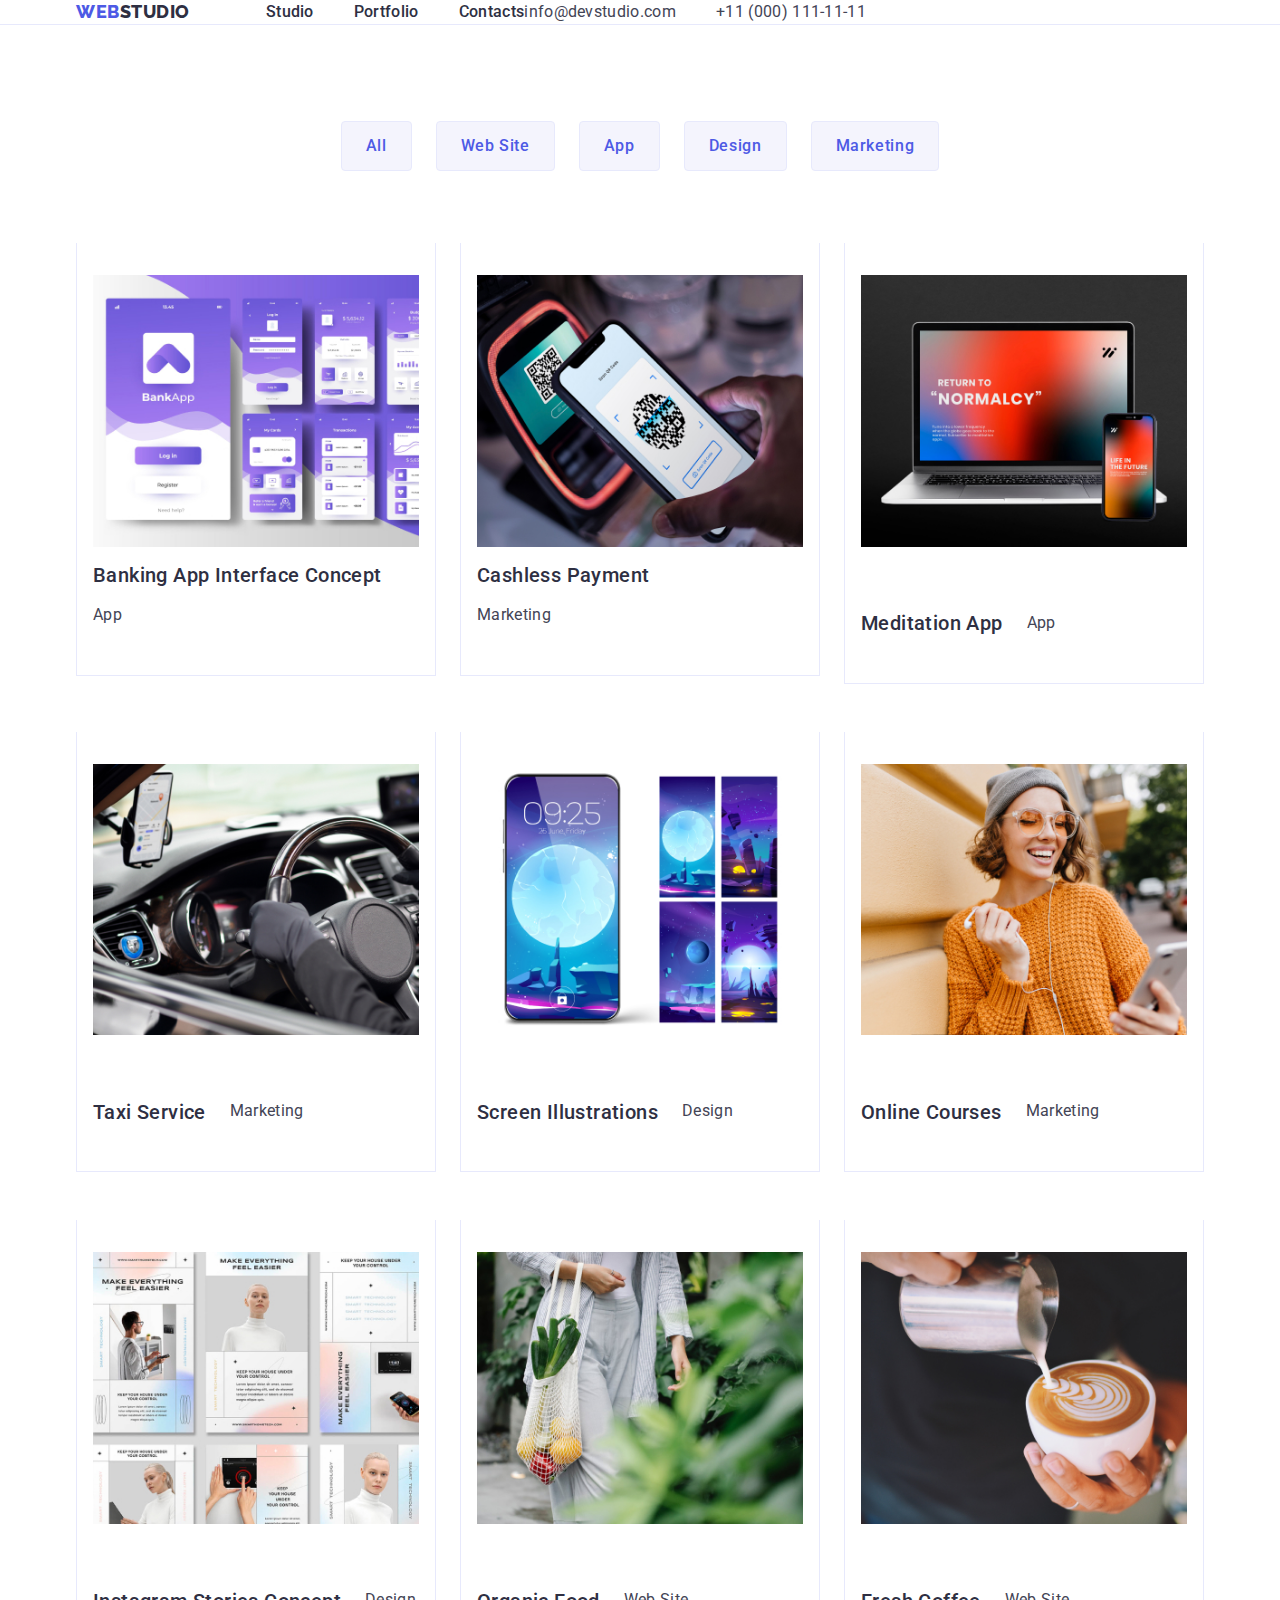
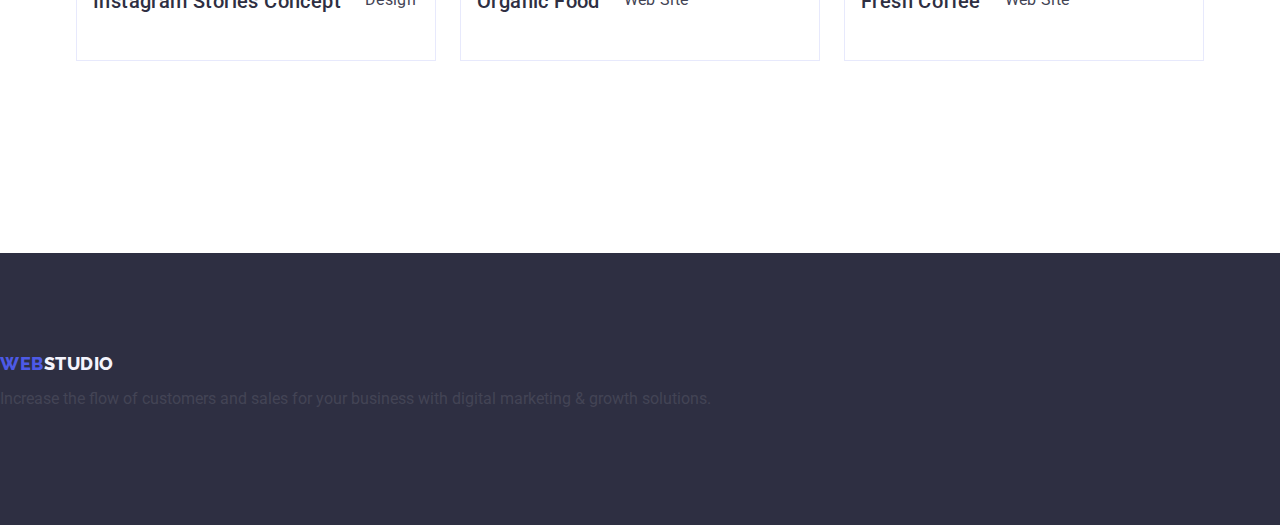
==== portfolio.html @ 87c9770b "Update portfolio.html" ====
<!DOCTYPE html>
<html lang="en">
<head>
    <meta charset="UTF-8">
    <meta http-equiv="X-UA-Compatible" content="IE=edge">
    <meta name="viewport" content="width=device-width, initial-scale=1.0">
    <link rel="preconnect" href="https://fonts.googleapis.com">
    <link rel="preconnect" href="https://fonts.gstatic.com" crossorigin>
    <link href="https://fonts.googleapis.com/css2?family=Raleway:wght@800&family=Roboto:wght@400;500;700;900&display=swap"
        rel="stylesheet">
        <link rel="stylesheet" href="https://cdn.jsdelivr.net/npm/modern-normalize@1.1.0/modern-normalize.min.css">
    <link rel="stylesheet" href="./css/styles.css">
    <title>WebStudio</title>
</head>
<body class="body-class">
        <header class="header-portfolio">
            <div class="div-portfolio container">
            <nav class="nav-portfolio">
            <a class="logo link logo-portfolio" href="./index.html"> Web<span class="span-portfolio">Studio</span></a>
            <ul class="list link menu-nav">
                <li><a class="nav-link link" href="./index.html">Studio</a></li>
                <li><a class="nav-link link" href="./portfolio.html">Portfolio</a></li>
                <li><a class="nav-link link" href="">Contacts</a></li>
            </ul>
            </nav>
        <address class="address-portfolio">
            <ul class="list address-link">
                <li>
                    <a href="mailto:info@devstudio.com" class="test-link list link">info@devstudio.com</a>
                </li>
                <li>
                    <a href="tel:+110001111111" class="test-link list link">+11 (000) 111-11-11</a>
                </li>
            </ul>
        </address>
        </div>
        </header>

        <main>

            <!-- секція-->
            <section class="section-portfolio">
                <div class="container">
                <h1 hidden>portfolio</h1>
                <ul class="list portfolio-menu ">
                    <li>
                        <button type="button" class="button-button">All</button>
                    </li>
                    <li>
                        <button type="button" class="button-button">Web Site</button>
                    </li>
                    <li>
                        <button type="button" class="button-button">App</button>
                    </li>
                    <li>
                        <button type="button" class="button-button">Design</button>
                    </li>
                    <li>
                        <button type="button" class="button-button">Marketing</button>
                    </li>

                </ul>

            <ul class="list portfolio-menu">

               <li class="portfolio-list">
                <a href="" class="link ">
            <div class="portfolio-div ">
                <img src="./images/banking.jpg" alt="banking">
                <h2 class="body">Banking App Interface Concept</h2>
                <p class="text-class">App</p>
                </a>
            </div>
                </li>

                <li class="portfolio-list">
                <a href="" class="link ">
            <div class="portfolio-div ">
                <img src="./images/cashless.jpg" alt="cashless">
                <h2 class="body">Cashless Payment</h2>
                <p class="text-class">Marketing</p>
                </a>
            </div>
                </li>

                <li class="portfolio-list">
                <a href="" class="link fishnet">
            <div class="portfolio-div">
                <img src="./images/meditation.jpg" alt="meditation">
                <h2 class="body">Meditation App</h2>
                <p class="text-class">App</p>
                </a>
            </div>
                </li>

                <li class="portfolio-list">
                <a href="" class="link fishnet">
            <div class="portfolio-div">
                <img src="./images/taxi.jpg" alt="taxi">
                <h2 class="body">Taxi Service</h2>
                <p class="text-class">Marketing</p>
                </a>
            </div>
                </li>

                <li class="portfolio-list">
                <a href="" class="link fishnet">
            <div class="portfolio-div">
                <img src="./images/screen.jpg" alt="screen">
                <h2 class="body">Screen Illustrations</h2>
                <p class="text-class">Design</p>
                </a>
            </div>
                </li>

                <li class="portfolio-list">
                <a href="" class="link fishnet">
            <div class="portfolio-div">
                <img src="./images/online.jpg" alt="online">
                <h2 class="body">Online Courses</h2>
                <p class="text-class">Marketing</p>
                </a>
            </div>
                </li>

                <li class="portfolio-list">
                <a href="" class="link fishnet">
            <div class="portfolio-div">
                <img src="./images/instagram.jpg" alt="instagram">
                <h2 class="body">Instagram Stories Concept</h2>
                <p class="text-class">Design</p>
                </a>
            </div>
                </li>

                <li class="portfolio-list">
                <a href="" class="link fishnet">
            <div class="portfolio-div">
                <img src="./images/organic.jpg" alt="cashless">
                <h2 class="body">Organic Food</h2>
                <p class="text-class">Web Site</p>
                </a>
            </div>
                </li>

                <li class="portfolio-list">
                <a href="" class="link fishnet">
            <div class="portfolio-div">
                <img src="./images/coffee.jpg" alt="coffee">
                <h2 class="body">Fresh Coffee</h2>
                <p class="text-class">Web Site</p>
                </a>
            </div>
                </li>

            </ul>

        </div>
        </section>
        </main>

        <!-- футер-->

        <footer class="footer">

            <a href="./index.html" class="logo link">Web<span class="span">Studio</span></a>
            <p> Increase the flow of customers and sales for your business with digital marketing & growth solutions.</p>
        
        </footer>




</body>
</html>
---- css/styles.css ----
:root{
        --primary-brand: #4D5AE5;
        --presse-state: #404BBF;
        --dark: #2E2F42;
        --success: #31D0AA;
        --text: #434455;
        --subtle-text: #8E8F99;
        --accent: #E7E9FC;
        --light: #F4F4FD;
        --modal-overlay: #2E2F42;
        --hero-background: #2E2F42;
        --white-background: #FFFFFF;
        --modal-background: #FCFCFC;
        --border:#e7e9fc;


}
img {
    display: block;
    max-width: 100%;
    height: auto;
}
.body-class {
    font-family: "Roboto", sans-serif;
    color: var(--text);
    background-color: var(--white-background);
}
body {
font-family: "Roboto", sans-serif;
color: var(--text);
background-color: var(--white-background);
}

.header{
    border-bottom: 1px solid #e7e9fc; 
}
.div{
    display: flex;
    align-items: center;
}
.container{
    width: 1158px;
    padding: 0 15px;
    margin: 0 auto;
}
ul {
    padding-left: 0%;
    margin: 0;
}
 nav{
    display: flex;
    align-items: center;
}
.menu-nav{
    display: flex;
    gap: 40px;

}
.link {
text-decoration: none;
}


.test-link {
font-style: normal;
line-height: 1.5;
letter-spacing: 0.02em;
color: var(--text);
}

 .test-link:focus {
    color: var(--presse-state);
 }

.test-link:hover { 
    color: var(--presse-state);
}
.list {
list-style: none;
}

.logo {
font-family: "Raleway", sans-serif;
font-weight: 800;
font-size: 18px;
line-height: 1.17;
letter-spacing: 0.03em;
text-transform: uppercase;
color: var(--primary-brand);
margin-right: 76px;
}

.address {
    font-style: normal;

}
span {
    color: var(--modal-overlay);
}
.nav-link {
    font-weight: 500;
    font-size: 16px;
    line-height: 1.5;
    letter-spacing: 0.02em;
    color: var(--modal-overlay);
    padding: 24px 0;

   
}
.nav-link:hover {

color: var(--presse-state);
}
.nav-link:focus {

color: var(--presse-state);
}
.address-link{
    display: flex;
    gap: 40px;
}

/* Section 1 */

.section {
    background-color: var(--hero-background);
    padding: 188px 0;
}

.text {
    font-size: 56px;
    line-height: 1.07;
    text-align: center;
    letter-spacing: 0.02em;
    color: var(--white-background);
    max-width: 496px;

}
.button{
    background-color: var(--primary-brand);
    font-family: "Roboto", sans-serif;
    font-weight: 500;
    font-size: 16px;
    line-height: 1.5;
    letter-spacing: 0.04em;
    color:var(--white-background);
    cursor: pointer;
    display: block;
    min-width: 169px;
    height: 56px;
    border: none;
    border-radius: 4px;
    
}
.button:hover {
background-color: var(--presse-state);
}
.button:focus{
background-color: var(--presse-state);
}

/* Section 2 */
 
.studio{
    padding: 120px 0;   
}
.list-two{
    display: flex;
    gap: 24px;
}
 
  
.element-two{
    flex-basis: calc((100% - 3 * 24px) / 4);
}
 .title {
    font-weight: 500;
    font-size: 20px;
    line-height: 1.2;
    letter-spacing: 0.02em;
    color: var(--dark);
    margin-bottom: 8px;
    text-align: center;
 }

 .paragraph {
    font-size: 16px;
    line-height: 1.5;
    letter-spacing: 0.02em;
    color: var(--text);
 }
/* Section 3 */

.portfolio {
    font-size: 36px;
    line-height: 1.11;
    text-align: center;
    letter-spacing: 0.02em;
    text-transform: capitalize;
    color: var(--dark);
    margin-bottom: 72px;
}
.list-three{
    display: flex;
    gap: 24px;
}
.lelement-three{
    width: calc((100% - 48px) / 3);
}
/* Section 4 */

.contacts{
    background-color: var(--light);
    padding: 120px 0;   
}
.list-four{
    display: flex;
    gap: 24px;
}
.team {
    background-color: var(--white-background);
    width: calc((100% - 72px) / 4);
}
.employee{
    padding: 32px 16px;
    border-radius: 0px 0px 4px 4px;

}
.paragraph-contacts {
    font-size: 16px;
    line-height: 1.5;
    letter-spacing: 0.02em;
    color: var(--text);
    text-align: center;
}
/* footer*/

footer{
    background-color: var(--hero-background);
    padding: 100px 0;
}
.span{
    color:var(--light)
}
.end{
    display: inline-block;
    margin-bottom: 16px;
}
.paragraph-footer{
    max-width: 264px;
}


/* portfolio*/

.body-class {
    font-family: "Roboto", sans-serif;
    color: #434455;
    background-color: #FFFFFF;

}

.list {
    list-style: none;
}

.link {
    text-decoration: none;
}
.header-portfolio{
    border-bottom: 1px solid #e7e9fc;

}
.div-portfolio{
    display: flex;
    align-items: center;

}
.nav-portfolio{
    display: flex;
    align-items: center;

}
.logo-portfolio{
    margin-right: 76px;


}
.span-portfolio {
    color: #2e2f42;

}

.nav-link {

    font-weight: 500;
    font-size: 16px;
    line-height: 1.5;
    letter-spacing: 0.02em;
    color: var(--dark);

}

.address-portfolio {
    font-style: normal;
}


/* section*/

.section-portfolio {
    padding: 96px 0 120px;
}
.portfolio-menu {
    display: flex;
    flex-wrap: wrap;
    gap: 24px;
    margin-bottom: 72px;
    justify-content: center;
    column-gap: 24px;
    row-gap: 48px;

}
.button-button {

    font-family: "Roboto", sans-serif;
    font-weight: 500;
    font-size: 16px;
    line-height: 1.5;
    letter-spacing: 0.04em;
    color: #4d5ae5;
    background-color: #F4F4FD;
    cursor: pointer;
    padding: 12px 24px;
    border: 1px solid var(--border);
    border-radius: 4px;

}

.button-button:hover {
    color: #FFFFFF;
    background-color: #404BBF;
    border: 1px solid transparent;

}

.button-button:focus {
    color: #FFFFFF;
    background-color: #404BBF;
    border: 1px solid transparent;

}
.portfolio-list {
    width: calc((100% - 48px) / 3);

}
.fishnet {
    display: flex;
    flex-wrap: wrap;
    column-gap: 24px;
    row-gap: 48px;
}

.portfolio-div{
    padding: 32px 16px;
    border: 1px solid var(--border);
    border-top: none;
    

}

.body {

    font-weight: 500;
    font-size: 20px;
    line-height: 1.2;
    letter-spacing: 0.02em;
    color: var(--modal-overlay);
    margin-bottom: 8px;

}

.text-class {

    font-size: 16px;
    line-height: 1.5;
    letter-spacing: 0.02em;
    color: #434455;


}
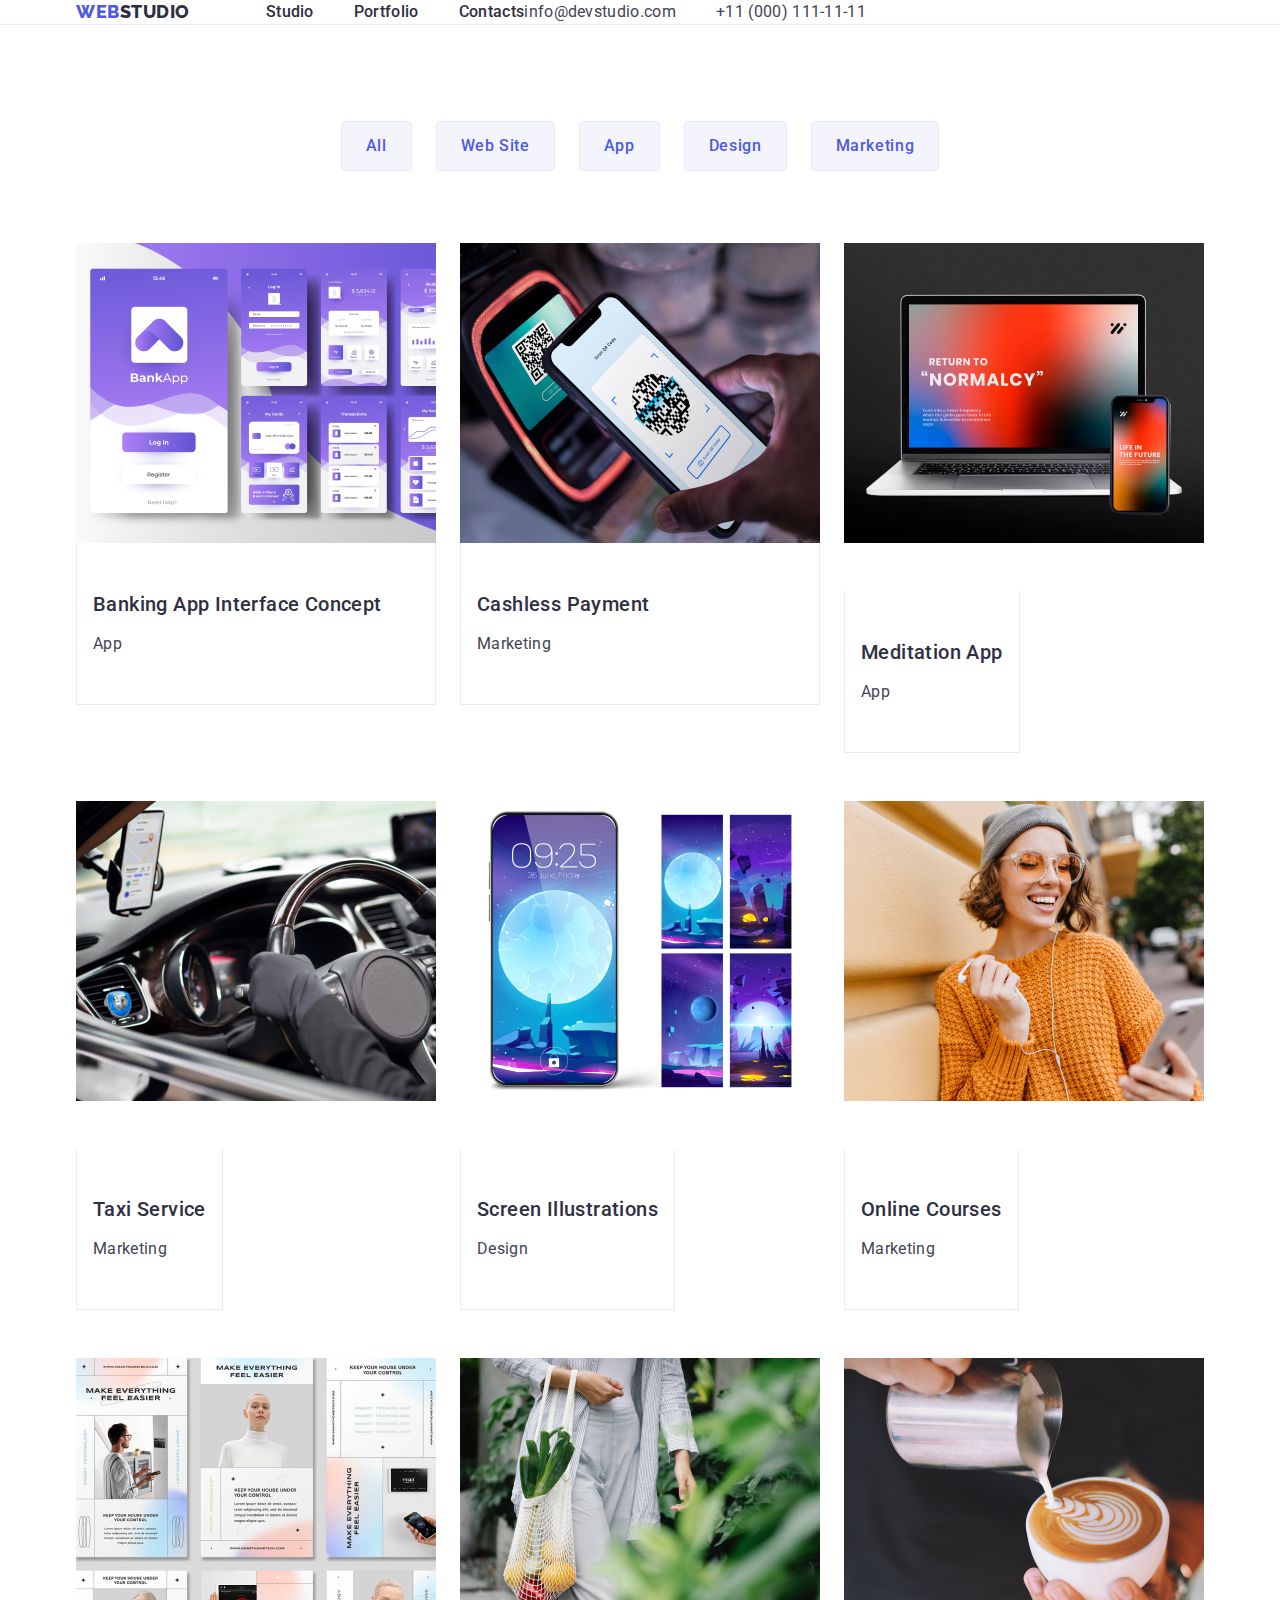
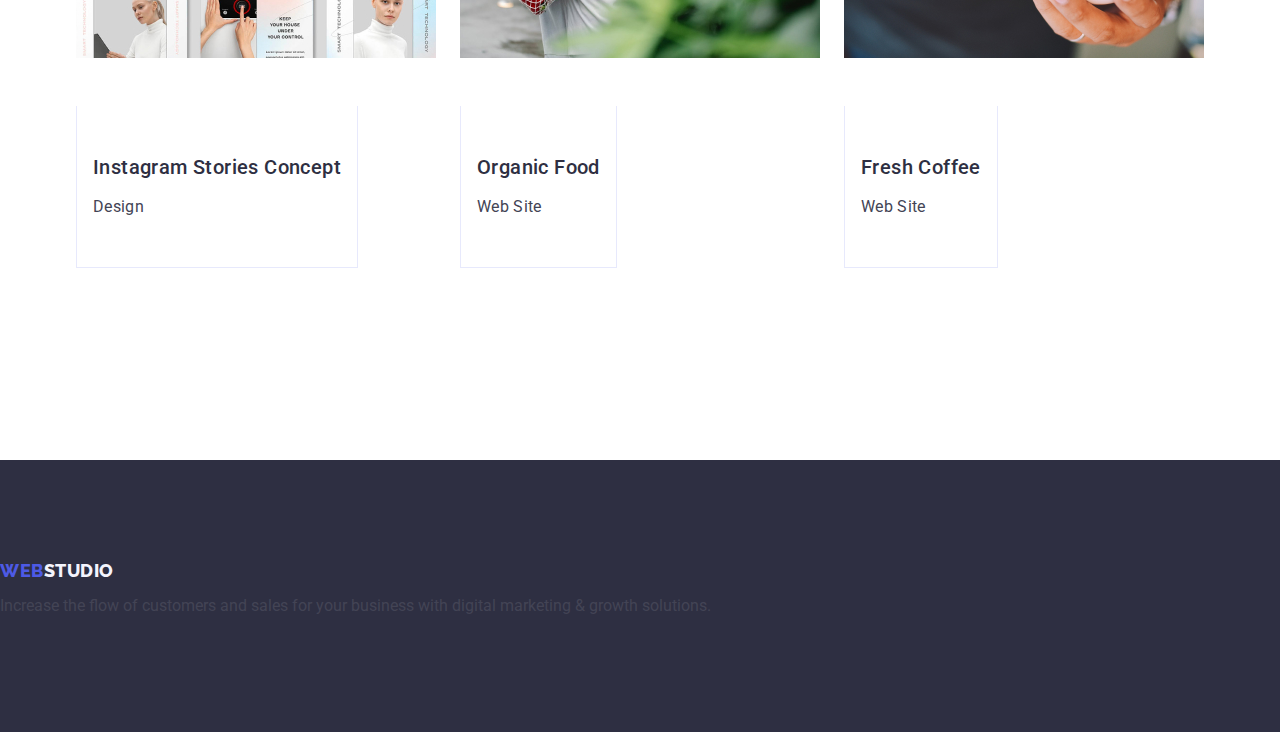
==== commit 38427092: "Update portfolio.html" ====
--- a/portfolio.html
+++ b/portfolio.html
@@ -65,92 +65,92 @@
 
                <li class="portfolio-list">
                 <a href="" class="link ">
+                <img src="./images/banking.jpg" alt="banking">
             <div class="portfolio-div ">
-                <img src="./images/banking.jpg" alt="banking">
                 <h2 class="body">Banking App Interface Concept</h2>
                 <p class="text-class">App</p>
+            </div>
                 </a>
-            </div>
                 </li>
 
                 <li class="portfolio-list">
                 <a href="" class="link ">
+                <img src="./images/cashless.jpg" alt="cashless">
             <div class="portfolio-div ">
-                <img src="./images/cashless.jpg" alt="cashless">
                 <h2 class="body">Cashless Payment</h2>
                 <p class="text-class">Marketing</p>
+            </div>
                 </a>
-            </div>
                 </li>
 
                 <li class="portfolio-list">
                 <a href="" class="link fishnet">
-            <div class="portfolio-div">
                 <img src="./images/meditation.jpg" alt="meditation">
+            <div class="portfolio-div ">
                 <h2 class="body">Meditation App</h2>
                 <p class="text-class">App</p>
+            </div>
                 </a>
-            </div>
                 </li>
 
                 <li class="portfolio-list">
                 <a href="" class="link fishnet">
+                <img src="./images/taxi.jpg" alt="taxi">
             <div class="portfolio-div">
-                <img src="./images/taxi.jpg" alt="taxi">
                 <h2 class="body">Taxi Service</h2>
                 <p class="text-class">Marketing</p>
+            </div>
                 </a>
-            </div>
                 </li>
 
                 <li class="portfolio-list">
                 <a href="" class="link fishnet">
+                <img src="./images/screen.jpg" alt="screen">
             <div class="portfolio-div">
-                <img src="./images/screen.jpg" alt="screen">
                 <h2 class="body">Screen Illustrations</h2>
                 <p class="text-class">Design</p>
+            </div>
                 </a>
-            </div>
                 </li>
 
                 <li class="portfolio-list">
                 <a href="" class="link fishnet">
+                <img src="./images/online.jpg" alt="online">
             <div class="portfolio-div">
-                <img src="./images/online.jpg" alt="online">
                 <h2 class="body">Online Courses</h2>
                 <p class="text-class">Marketing</p>
+            </div>
                 </a>
-            </div>
                 </li>
 
                 <li class="portfolio-list">
                 <a href="" class="link fishnet">
+                <img src="./images/instagram.jpg" alt="instagram">
             <div class="portfolio-div">
-                <img src="./images/instagram.jpg" alt="instagram">
                 <h2 class="body">Instagram Stories Concept</h2>
                 <p class="text-class">Design</p>
+            </div>
                 </a>
-            </div>
                 </li>
 
                 <li class="portfolio-list">
                 <a href="" class="link fishnet">
+                <img src="./images/organic.jpg" alt="cashless">
             <div class="portfolio-div">
-                <img src="./images/organic.jpg" alt="cashless">
                 <h2 class="body">Organic Food</h2>
                 <p class="text-class">Web Site</p>
+            </div>
                 </a>
-            </div>
                 </li>
 
                 <li class="portfolio-list">
                 <a href="" class="link fishnet">
+                <img src="./images/coffee.jpg" alt="coffee">
             <div class="portfolio-div">
-                <img src="./images/coffee.jpg" alt="coffee">
                 <h2 class="body">Fresh Coffee</h2>
                 <p class="text-class">Web Site</p>
+            </div>
                 </a>
-            </div>
                 </li>
 
             </ul>
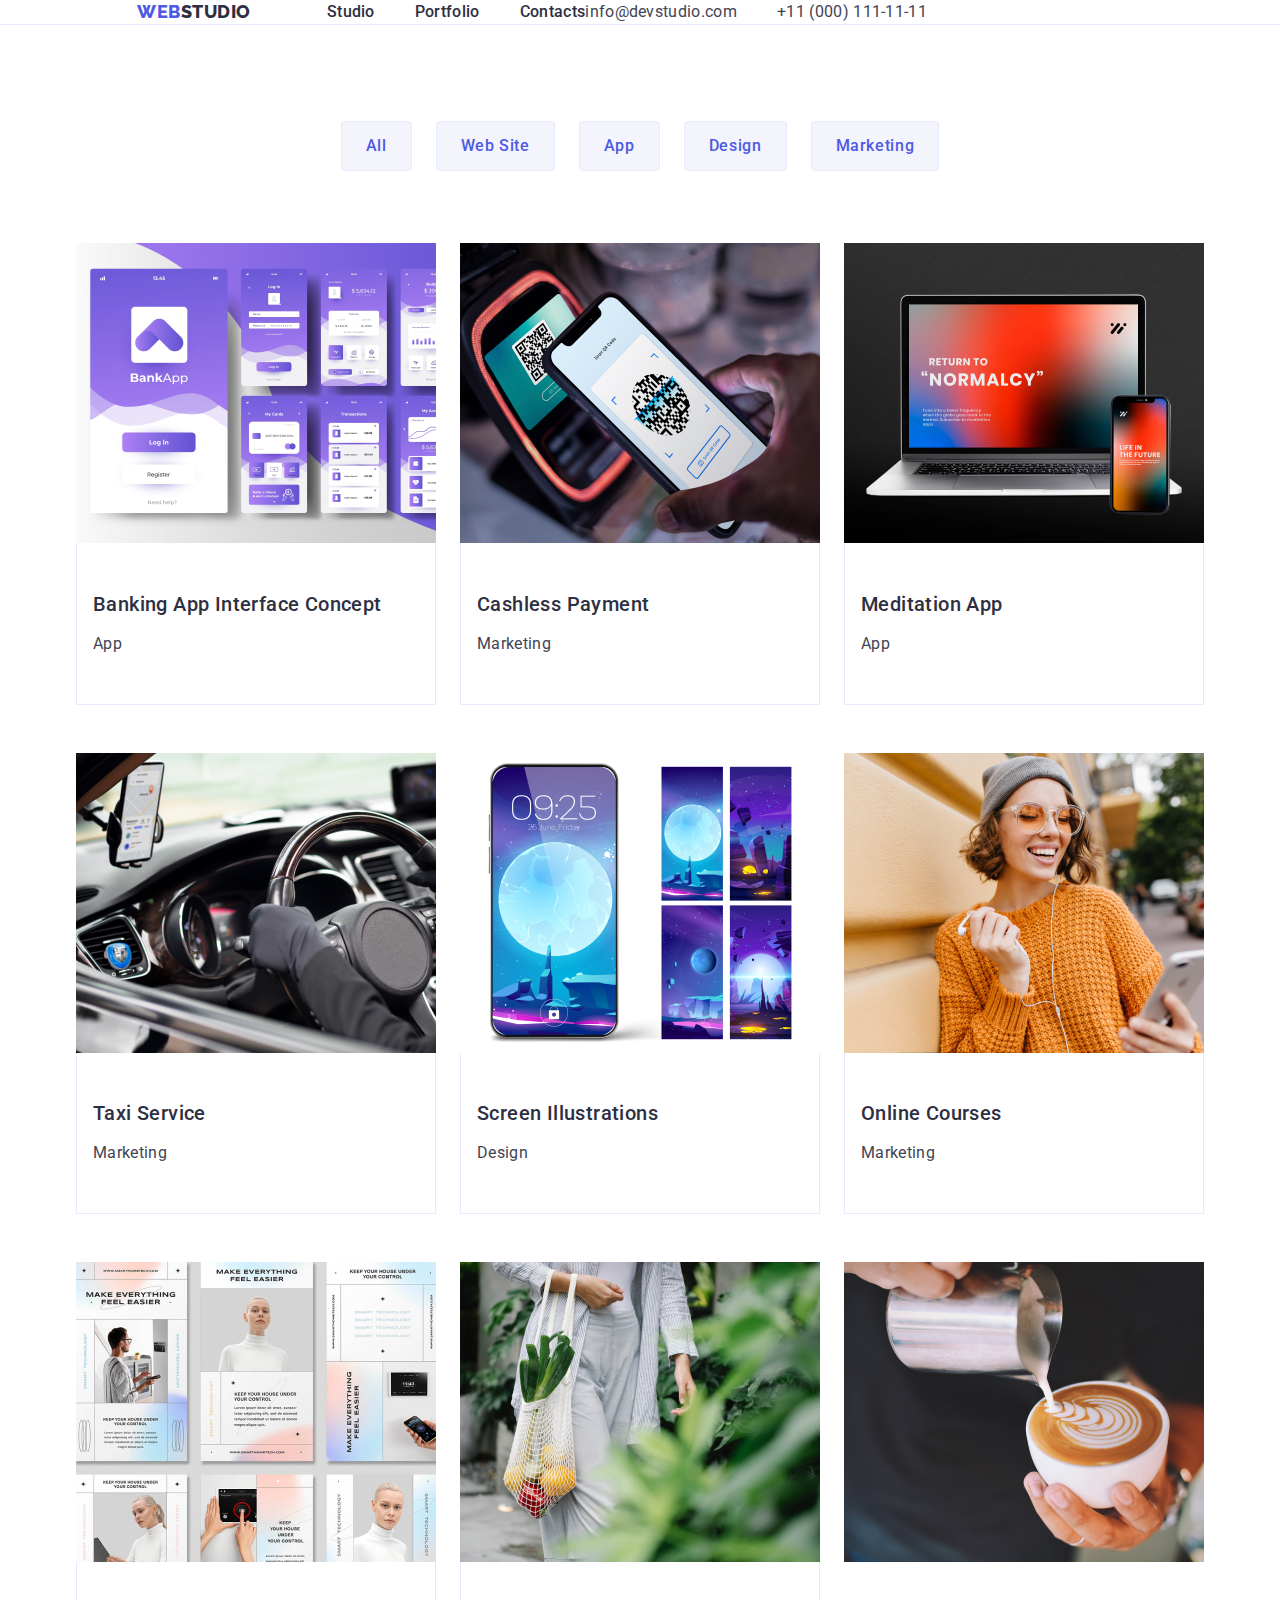
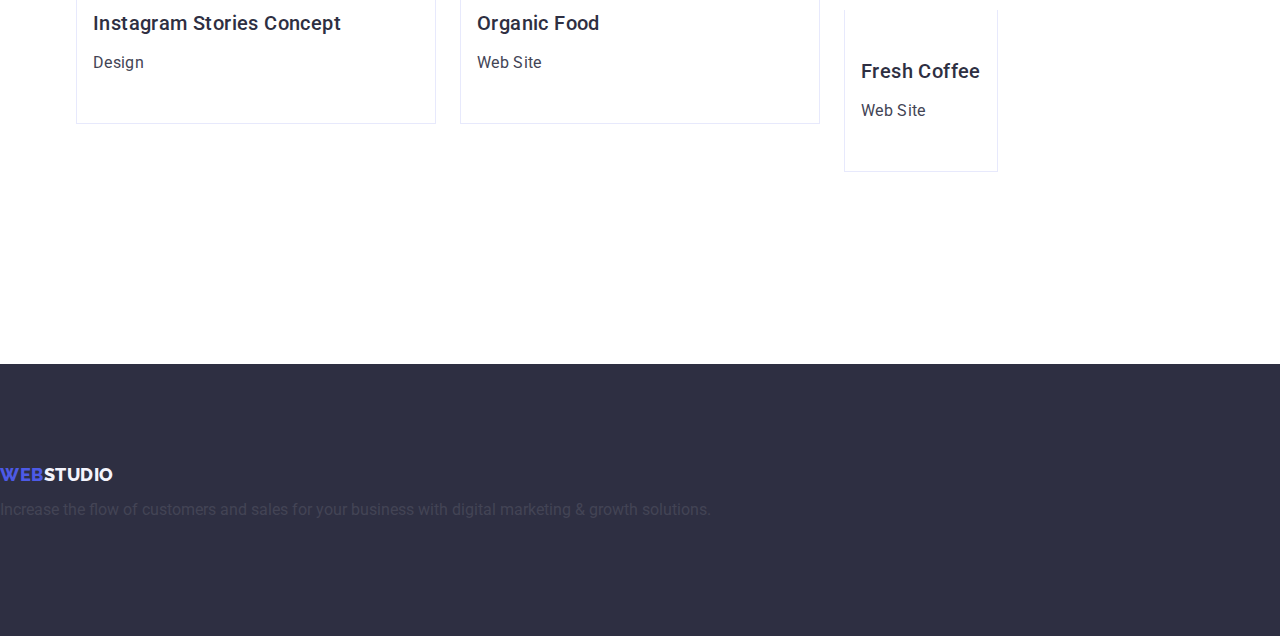
==== commit fa83a046: "hw-3" ====
--- a/portfolio.html
+++ b/portfolio.html
@@ -84,7 +84,7 @@
                 </li>
 
                 <li class="portfolio-list">
-                <a href="" class="link fishnet">
+                <a href="" class="link ">
                 <img src="./images/meditation.jpg" alt="meditation">
             <div class="portfolio-div ">
                 <h2 class="body">Meditation App</h2>
@@ -94,7 +94,7 @@
                 </li>
 
                 <li class="portfolio-list">
-                <a href="" class="link fishnet">
+                <a href="" class="link ">
                 <img src="./images/taxi.jpg" alt="taxi">
             <div class="portfolio-div">
                 <h2 class="body">Taxi Service</h2>
@@ -104,7 +104,7 @@
                 </li>
 
                 <li class="portfolio-list">
-                <a href="" class="link fishnet">
+                <a href="" class="link ">
                 <img src="./images/screen.jpg" alt="screen">
             <div class="portfolio-div">
                 <h2 class="body">Screen Illustrations</h2>
@@ -114,7 +114,7 @@
                 </li>
 
                 <li class="portfolio-list">
-                <a href="" class="link fishnet">
+                <a href="" class="link ">
                 <img src="./images/online.jpg" alt="online">
             <div class="portfolio-div">
                 <h2 class="body">Online Courses</h2>
@@ -124,7 +124,7 @@
                 </li>
 
                 <li class="portfolio-list">
-                <a href="" class="link fishnet">
+                <a href="" class="link ">
                 <img src="./images/instagram.jpg" alt="instagram">
             <div class="portfolio-div">
                 <h2 class="body">Instagram Stories Concept</h2>
@@ -134,7 +134,7 @@
                 </li>
 
                 <li class="portfolio-list">
-                <a href="" class="link fishnet">
+                <a href="" class="link ">
                 <img src="./images/organic.jpg" alt="cashless">
             <div class="portfolio-div">
                 <h2 class="body">Organic Food</h2>
--- a/css/styles.css
+++ b/css/styles.css
@@ -274,6 +274,8 @@
 .div-portfolio{
     display: flex;
     align-items: center;
+    margin-right: 0;
+    
 
 }
 .nav-portfolio{
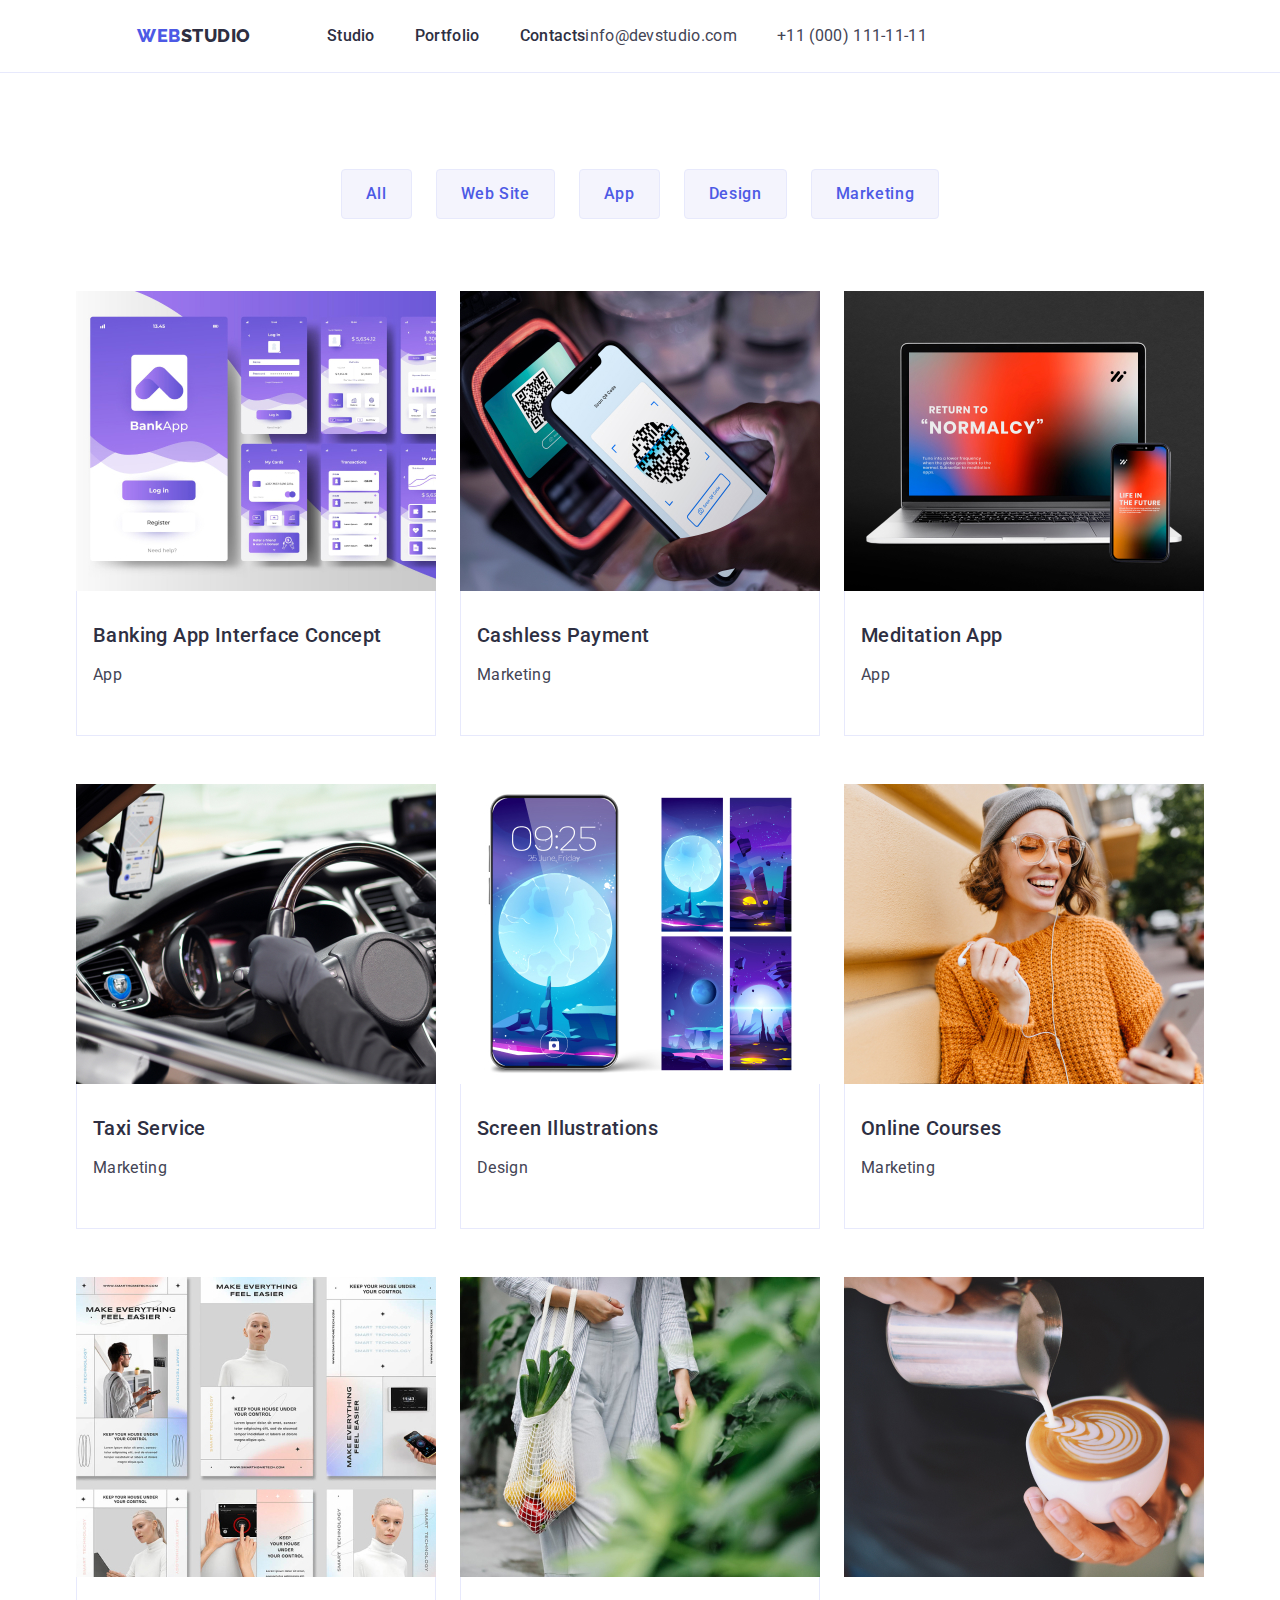
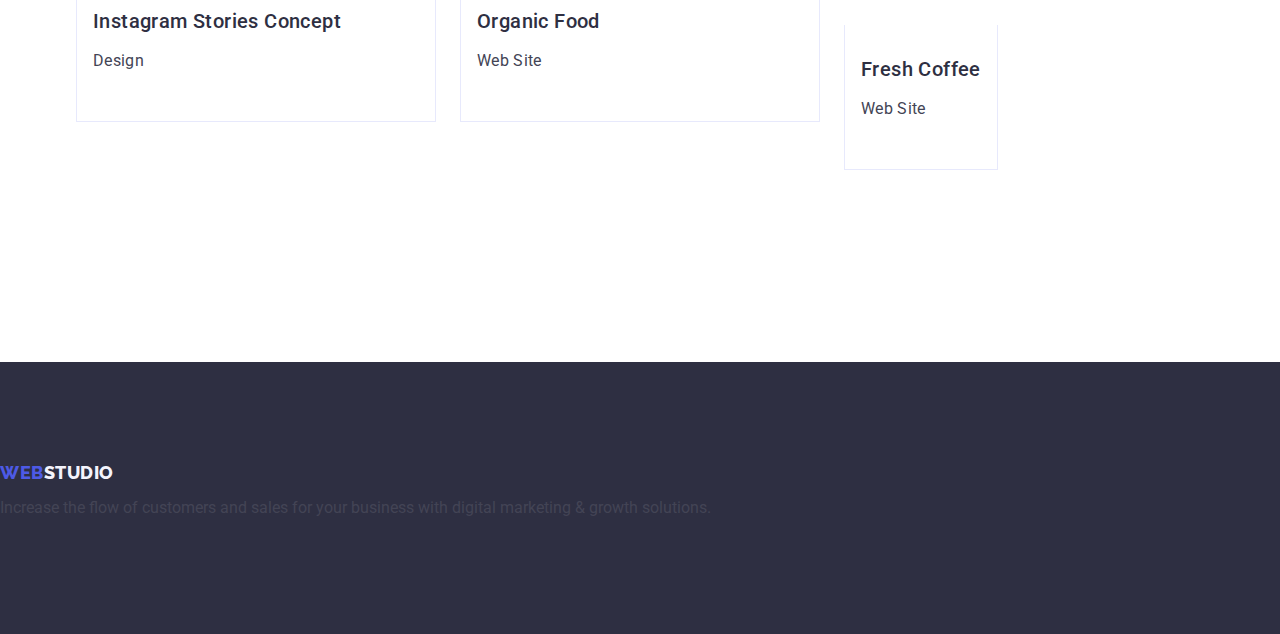
==== commit f9c1faa8: "hw-3" ====
--- a/portfolio.html
+++ b/portfolio.html
@@ -42,7 +42,7 @@
             <section class="section-portfolio">
                 <div class="container">
                 <h1 hidden>portfolio</h1>
-                <ul class="list portfolio-menu ">
+                <ul class="list portfolio-menu-one ">
                     <li>
                         <button type="button" class="button-button">All</button>
                     </li>
--- a/css/styles.css
+++ b/css/styles.css
@@ -20,6 +20,7 @@
     max-width: 100%;
     height: auto;
 }
+
 .body-class {
     font-family: "Roboto", sans-serif;
     color: var(--text);
@@ -44,8 +45,10 @@
     margin: 0 auto;
 }
 ul {
+
     padding-left: 0%;
     margin: 0;
+    margin-right: 0;
 }
  nav{
     display: flex;
@@ -104,6 +107,7 @@
     letter-spacing: 0.02em;
     color: var(--modal-overlay);
     padding: 24px 0;
+    display: block;
 
    
 }
@@ -204,7 +208,7 @@
     display: flex;
     gap: 24px;
 }
-.lelement-three{
+.element-three {
     width: calc((100% - 48px) / 3);
 }
 /* Section 4 */
@@ -275,7 +279,7 @@
     display: flex;
     align-items: center;
     margin-right: 0;
-    
+
 
 }
 .nav-portfolio{
@@ -292,17 +296,6 @@
     color: #2e2f42;
 
 }
-
-.nav-link {
-
-    font-weight: 500;
-    font-size: 16px;
-    line-height: 1.5;
-    letter-spacing: 0.02em;
-    color: var(--dark);
-
-}
-
 .address-portfolio {
     font-style: normal;
 }
@@ -313,6 +306,19 @@
 .section-portfolio {
     padding: 96px 0 120px;
 }
+.odne-menu{
+    gap: 24px;
+
+}
+.portfolio-menu-one{
+    gap: 24px;
+    display: flex;
+    flex-wrap: wrap;
+    justify-content: center;
+    margin-bottom: 72px;
+
+}
+
 .portfolio-menu {
     display: flex;
     flex-wrap: wrap;
@@ -321,6 +327,7 @@
     justify-content: center;
     column-gap: 24px;
     row-gap: 48px;
+   
 
 }
 .button-button {
@@ -379,6 +386,7 @@
     letter-spacing: 0.02em;
     color: var(--modal-overlay);
     margin-bottom: 8px;
+    margin: 0;
 
 }
 
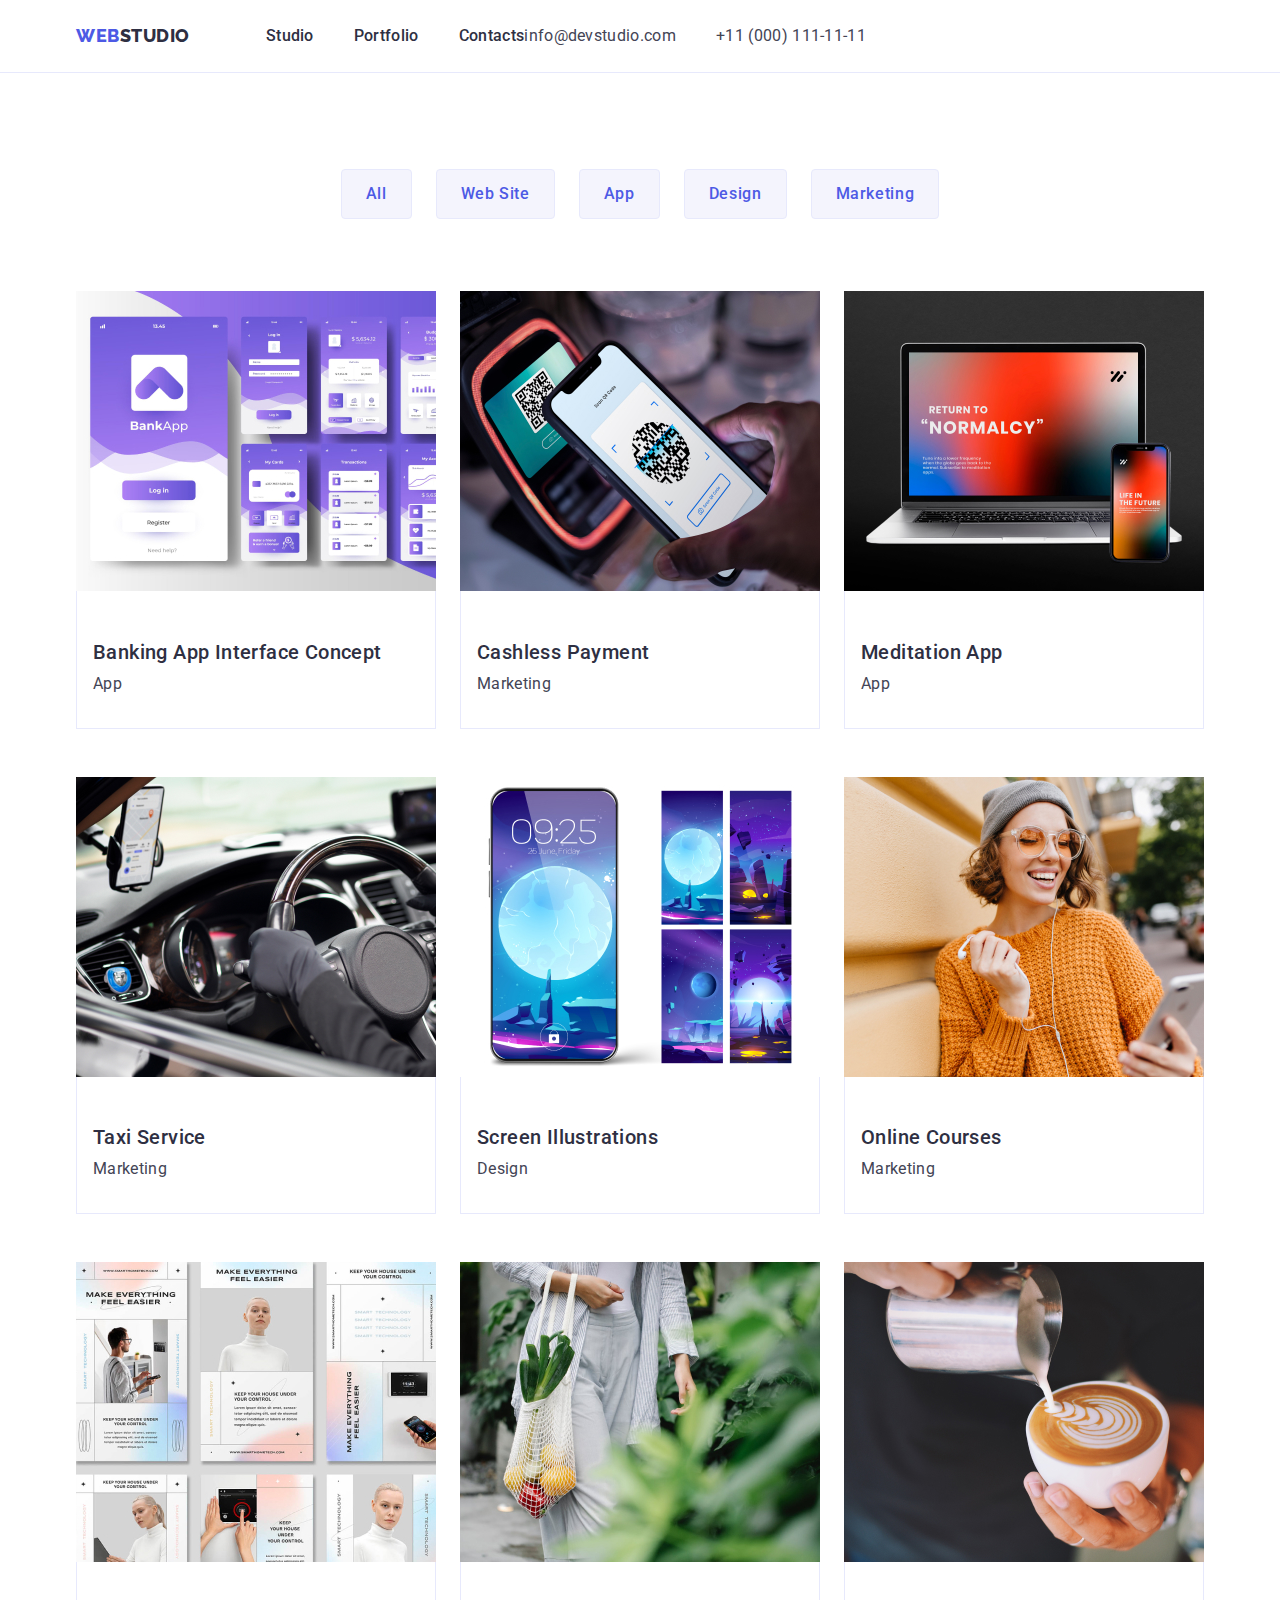
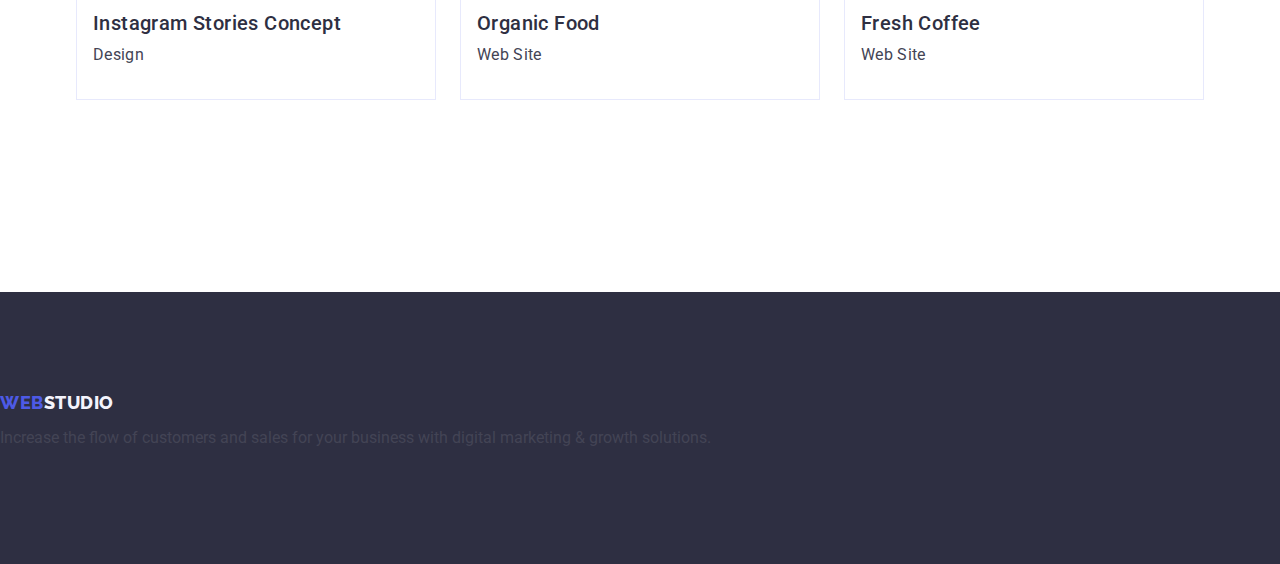
==== commit 60c554bb: "Update portfolio.html" ====
--- a/portfolio.html
+++ b/portfolio.html
@@ -144,7 +144,7 @@
                 </li>
 
                 <li class="portfolio-list">
-                <a href="" class="link fishnet">
+                <a href="" class="link ">
                 <img src="./images/coffee.jpg" alt="coffee">
             <div class="portfolio-div">
                 <h2 class="body">Fresh Coffee</h2>
--- a/css/styles.css
+++ b/css/styles.css
@@ -224,6 +224,7 @@
 .team {
     background-color: var(--white-background);
     width: calc((100% - 72px) / 4);
+    border-radius: 0px 0px 4px 4px;
 }
 .employee{
     padding: 32px 16px;
@@ -279,6 +280,7 @@
     display: flex;
     align-items: center;
     margin-right: 0;
+    margin: 0 auto;
 
 
 }
@@ -316,6 +318,7 @@
     flex-wrap: wrap;
     justify-content: center;
     margin-bottom: 72px;
+   
 
 }
 
@@ -374,6 +377,7 @@
     padding: 32px 16px;
     border: 1px solid var(--border);
     border-top: none;
+    margin: 0;
     
 
 }
@@ -386,16 +390,17 @@
     letter-spacing: 0.02em;
     color: var(--modal-overlay);
     margin-bottom: 8px;
+  
+
+}
+
+.text-class {
+
+    font-size: 16px;
+    line-height: 1.5;
+    letter-spacing: 0.02em;
+    color: #434455;
     margin: 0;
 
-}
-
-.text-class {
-
-    font-size: 16px;
-    line-height: 1.5;
-    letter-spacing: 0.02em;
-    color: #434455;
-
 
 }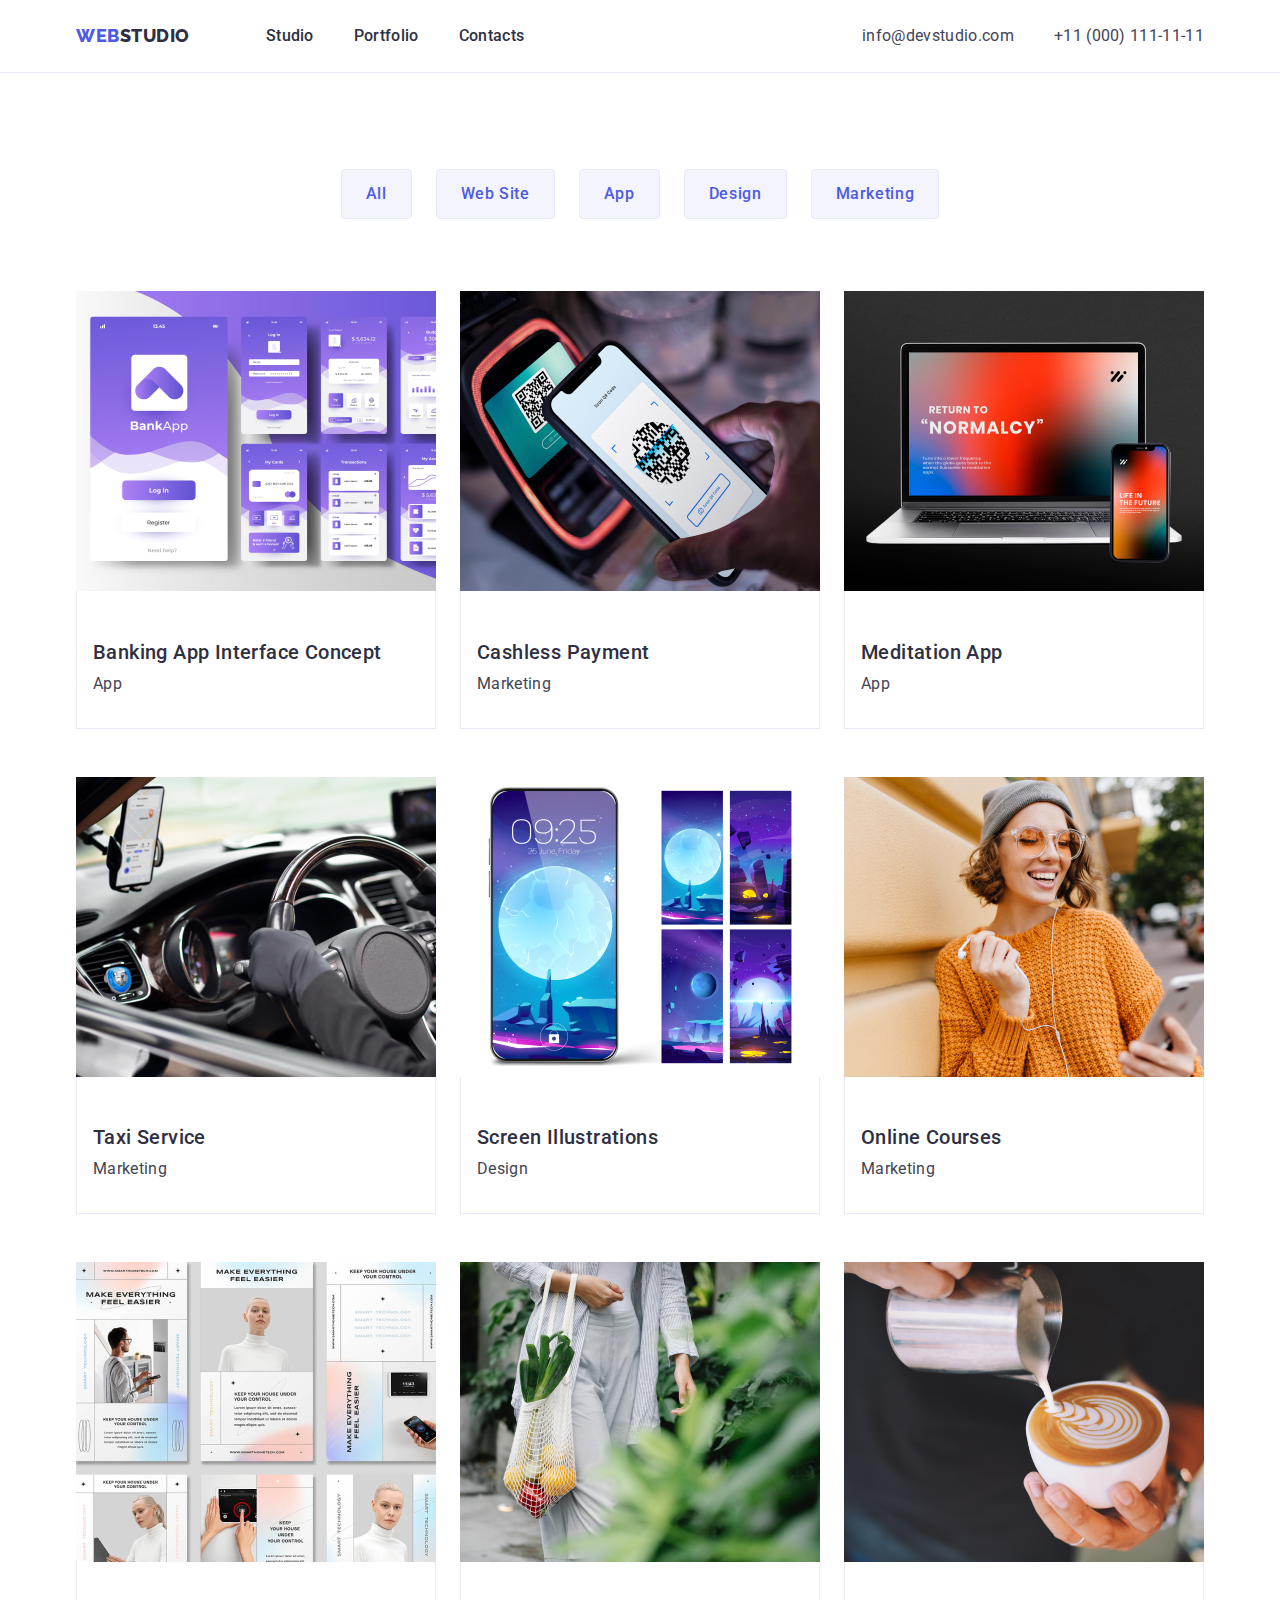
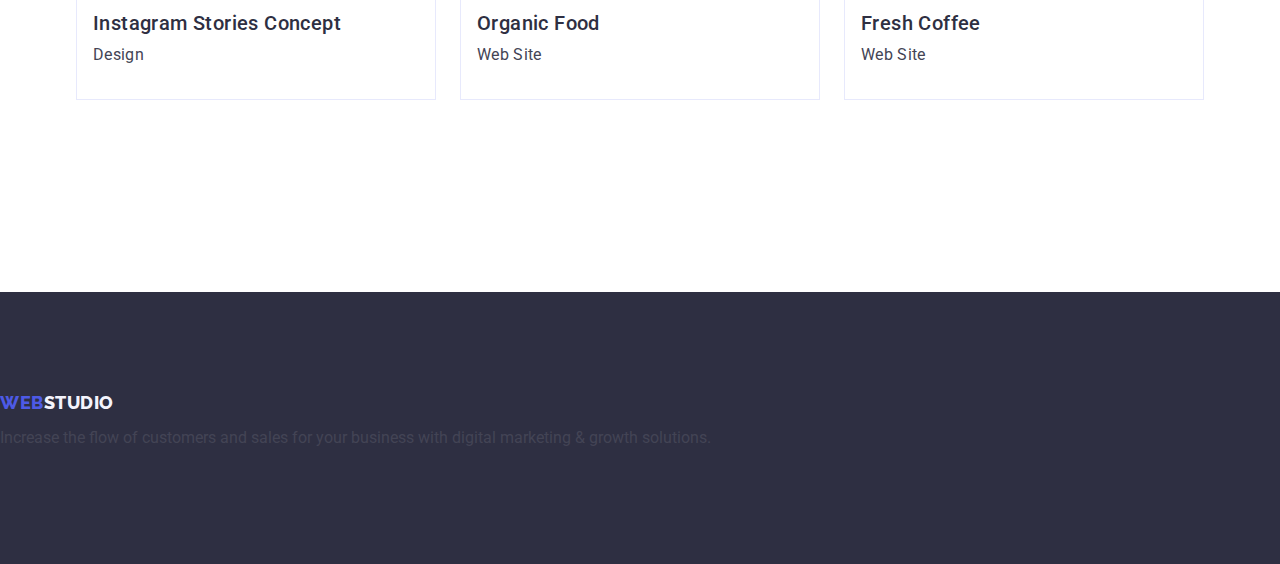
==== commit ef95cbf0: "hw-3" ====
--- a/portfolio.html
+++ b/portfolio.html
@@ -23,7 +23,7 @@
                 <li><a class="nav-link link" href="">Contacts</a></li>
             </ul>
             </nav>
-        <address class="address-portfolio">
+        <address class="address">
             <ul class="list address-link">
                 <li>
                     <a href="mailto:info@devstudio.com" class="test-link list link">info@devstudio.com</a>
--- a/css/styles.css
+++ b/css/styles.css
@@ -95,6 +95,8 @@
 
 .address {
     font-style: normal;
+    margin-left: auto;
+   
 
 }
 span {
@@ -298,10 +300,6 @@
     color: #2e2f42;
 
 }
-.address-portfolio {
-    font-style: normal;
-}
-
 
 /* section*/
 
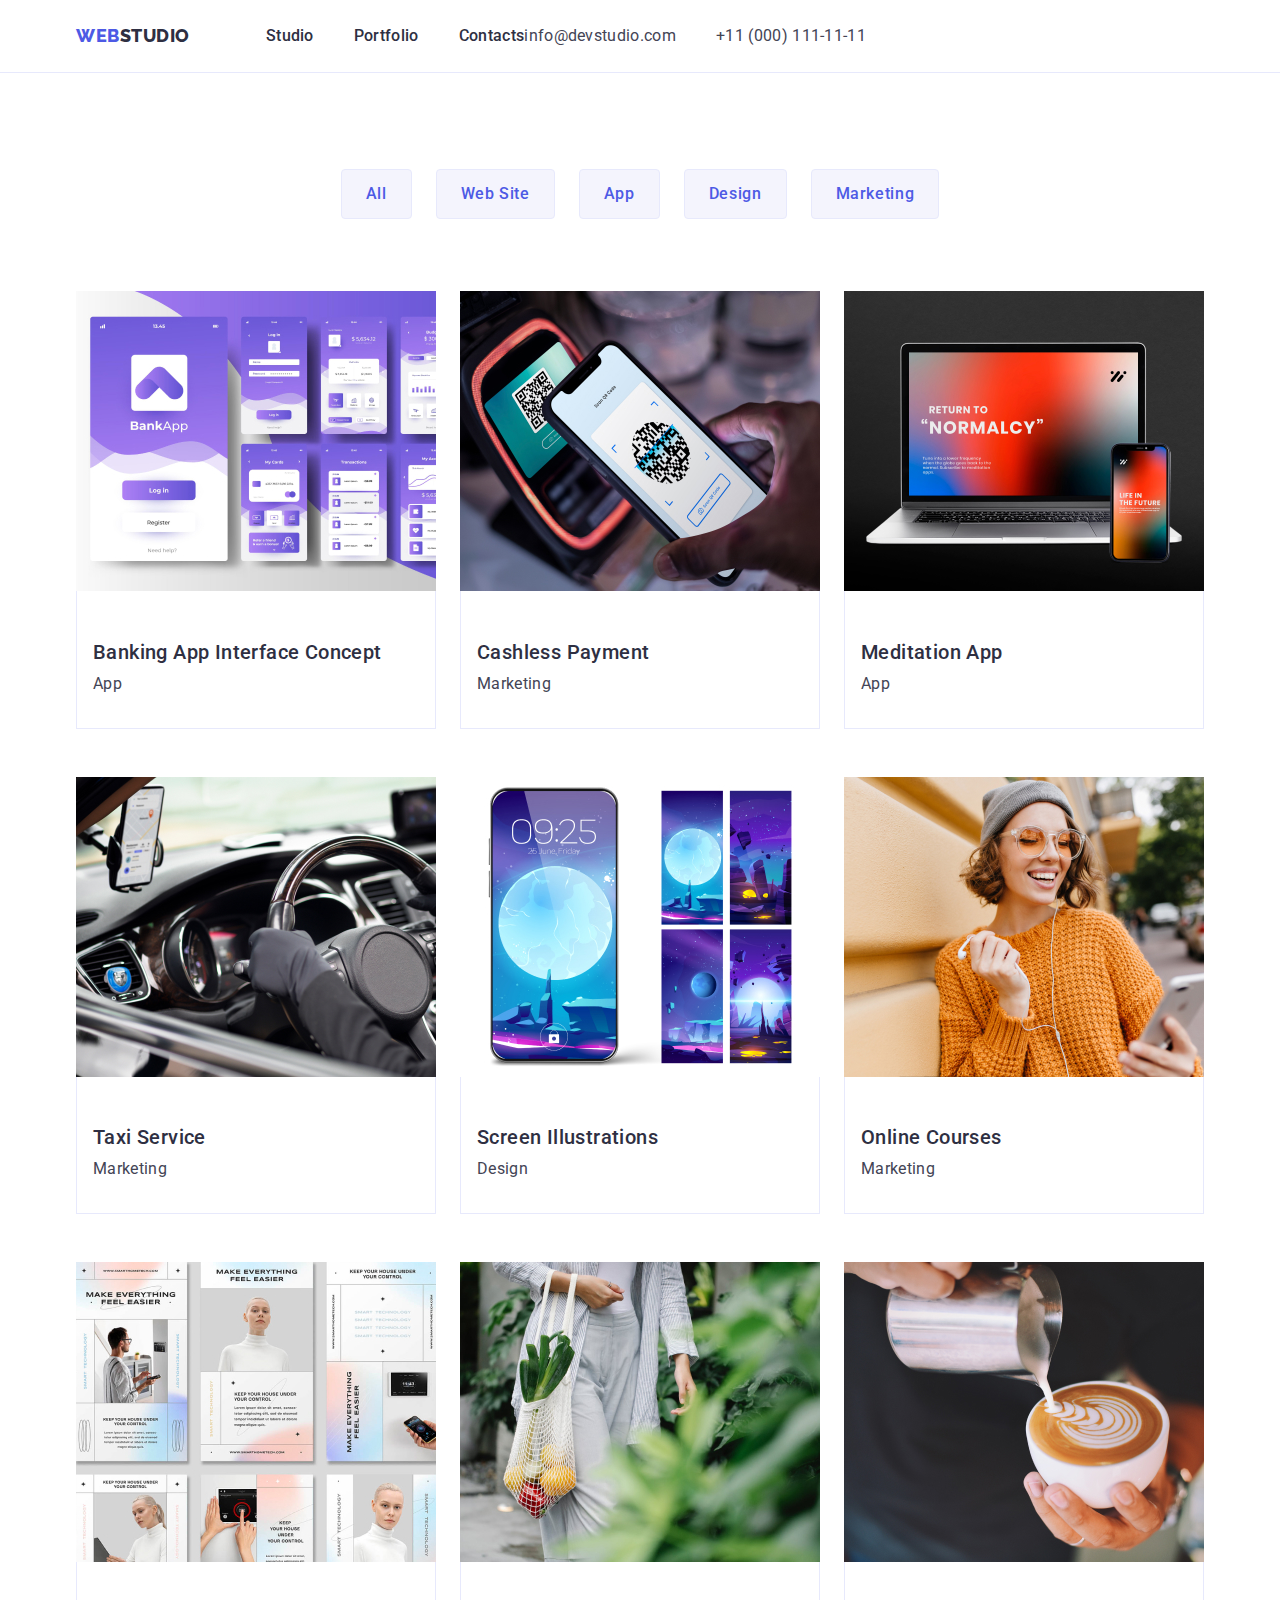
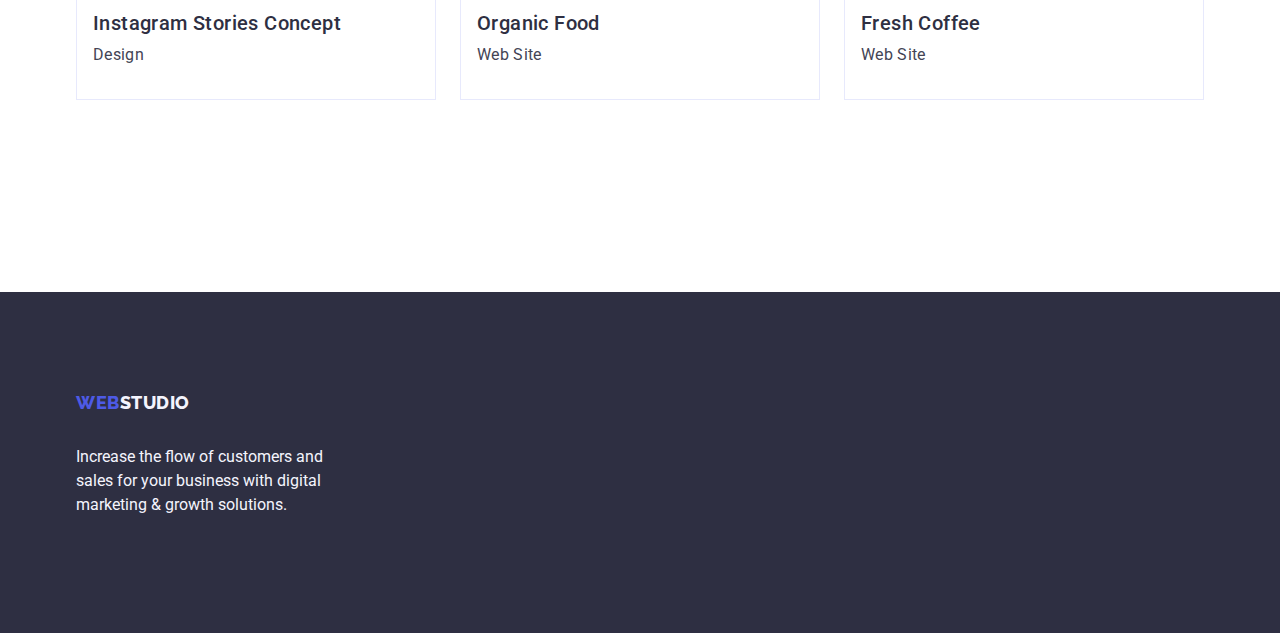
==== commit 3f0e8174: "hw-3" ====
--- a/portfolio.html
+++ b/portfolio.html
@@ -23,7 +23,7 @@
                 <li><a class="nav-link link" href="">Contacts</a></li>
             </ul>
             </nav>
-        <address class="address">
+        <address class="address-portfolio">
             <ul class="list address-link">
                 <li>
                     <a href="mailto:info@devstudio.com" class="test-link list link">info@devstudio.com</a>
@@ -161,13 +161,14 @@
 
         <!-- футер-->
 
-        <footer class="footer">
-
-            <a href="./index.html" class="logo link">Web<span class="span">Studio</span></a>
-            <p> Increase the flow of customers and sales for your business with digital marketing & growth solutions.</p>
-        
-        </footer>
-
+    <footer class="footer">
+        <div class="container">
+            <a href="./index.html" class="logo link end">Web<span class="span">Studio</span></a>
+            <p class="paragraph-footer">
+                Increase the flow of customers and sales for your business with digital marketing & growth solutions.
+            </p>
+        </div>
+    </footer>
 
 
 
--- a/css/styles.css
+++ b/css/styles.css
@@ -43,6 +43,7 @@
     width: 1158px;
     padding: 0 15px;
     margin: 0 auto;
+   
 }
 ul {
 
@@ -91,6 +92,7 @@
 text-transform: uppercase;
 color: var(--primary-brand);
 margin-right: 76px;
+
 }
 
 .address {
@@ -124,6 +126,19 @@
 .address-link{
     display: flex;
     gap: 40px;
+}
+.visually-hidden {
+    position: absolute;
+    width: 1px;
+    height: 1px;
+    margin: -1px;
+    border: 0;
+    padding: 0;
+
+    white-space: nowrap;
+    clip-path: inset(100%);
+    clip: rect(0 0 0 0);
+    overflow: hidden;
 }
 
 /* Section 1 */
@@ -140,6 +155,9 @@
     letter-spacing: 0.02em;
     color: var(--white-background);
     max-width: 496px;
+    margin-left: auto;
+    margin-right: auto
+    
 
 }
 .button{
@@ -156,6 +174,8 @@
     height: 56px;
     border: none;
     border-radius: 4px;
+    margin-left: auto;
+    margin-right: auto
     
 }
 .button:hover {
@@ -186,7 +206,8 @@
     letter-spacing: 0.02em;
     color: var(--dark);
     margin-bottom: 8px;
-    text-align: center;
+    margin: 0;
+ 
  }
 
  .paragraph {
@@ -194,9 +215,14 @@
     line-height: 1.5;
     letter-spacing: 0.02em;
     color: var(--text);
+    margin: 0;
  }
 /* Section 3 */
 
+.studio-three {
+    padding-bottom: 120px;
+
+}
 .portfolio {
     font-size: 36px;
     line-height: 1.11;
@@ -231,6 +257,7 @@
 .employee{
     padding: 32px 16px;
     border-radius: 0px 0px 4px 4px;
+    text-align: center;
 
 }
 .paragraph-contacts {
@@ -240,6 +267,7 @@
     color: var(--text);
     text-align: center;
 }
+
 /* footer*/
 
 footer{
@@ -249,13 +277,17 @@
 .span{
     color:var(--light)
 }
-.end{
+.end {
     display: inline-block;
     margin-bottom: 16px;
+    
 }
 .paragraph-footer{
     max-width: 264px;
-}
+    color: var(--light);
+    line-height: 24px;
+}
+   
 
 
 /* portfolio*/
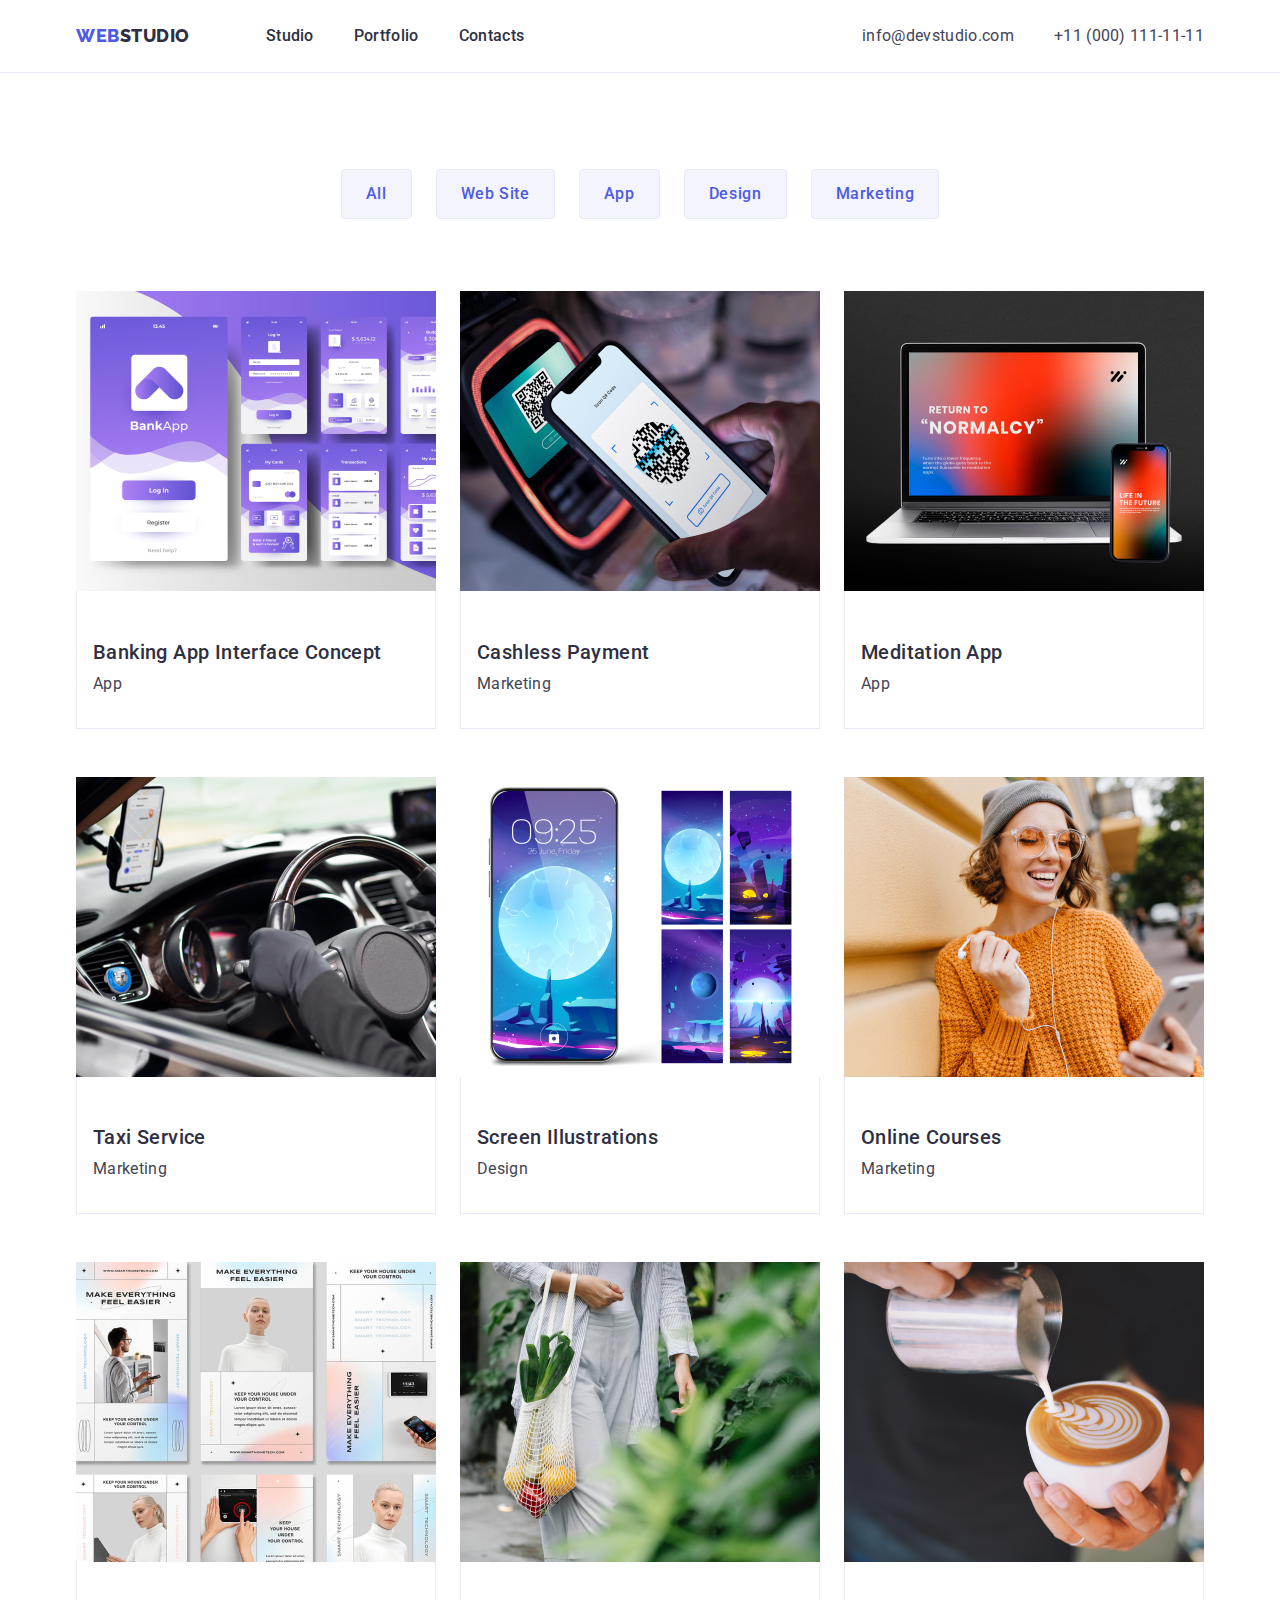
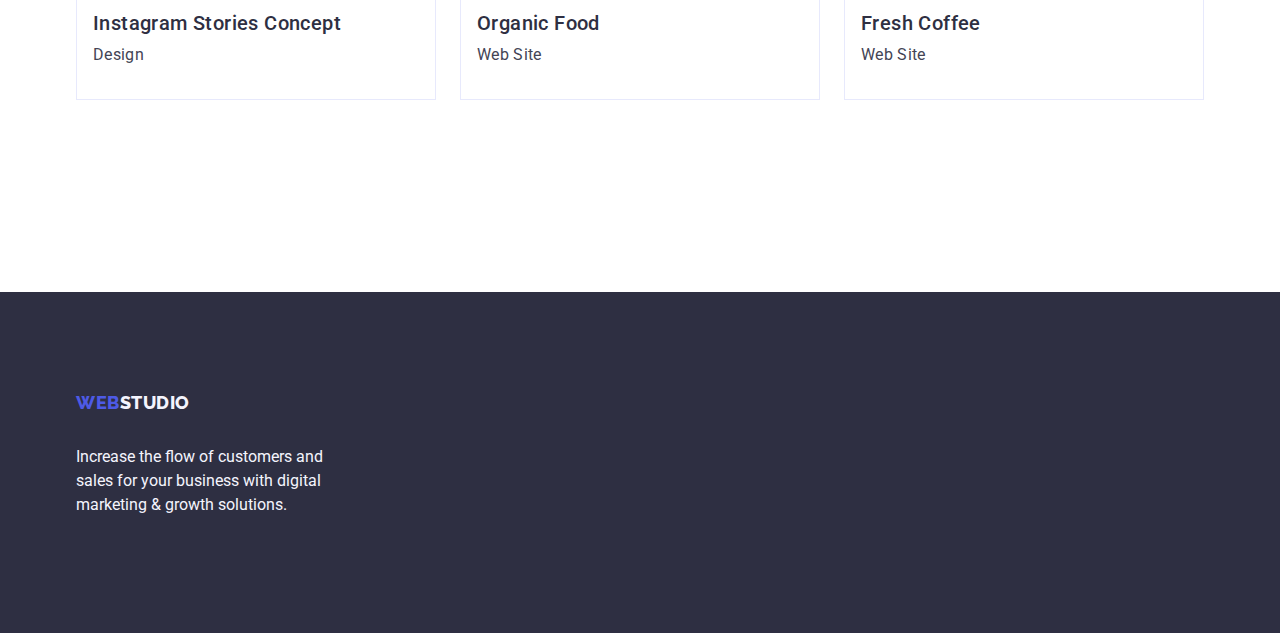
==== commit 7252f8a7: "Update portfolio.html" ====
--- a/portfolio.html
+++ b/portfolio.html
@@ -23,7 +23,7 @@
                 <li><a class="nav-link link" href="">Contacts</a></li>
             </ul>
             </nav>
-        <address class="address-portfolio">
+        <address class="address">
             <ul class="list address-link">
                 <li>
                     <a href="mailto:info@devstudio.com" class="test-link list link">info@devstudio.com</a>
--- a/css/styles.css
+++ b/css/styles.css
@@ -206,7 +206,7 @@
     letter-spacing: 0.02em;
     color: var(--dark);
     margin-bottom: 8px;
-    margin: 0;
+    
  
  }
 
@@ -217,6 +217,7 @@
     color: var(--text);
     margin: 0;
  }
+    
 /* Section 3 */
 
 .studio-three {
